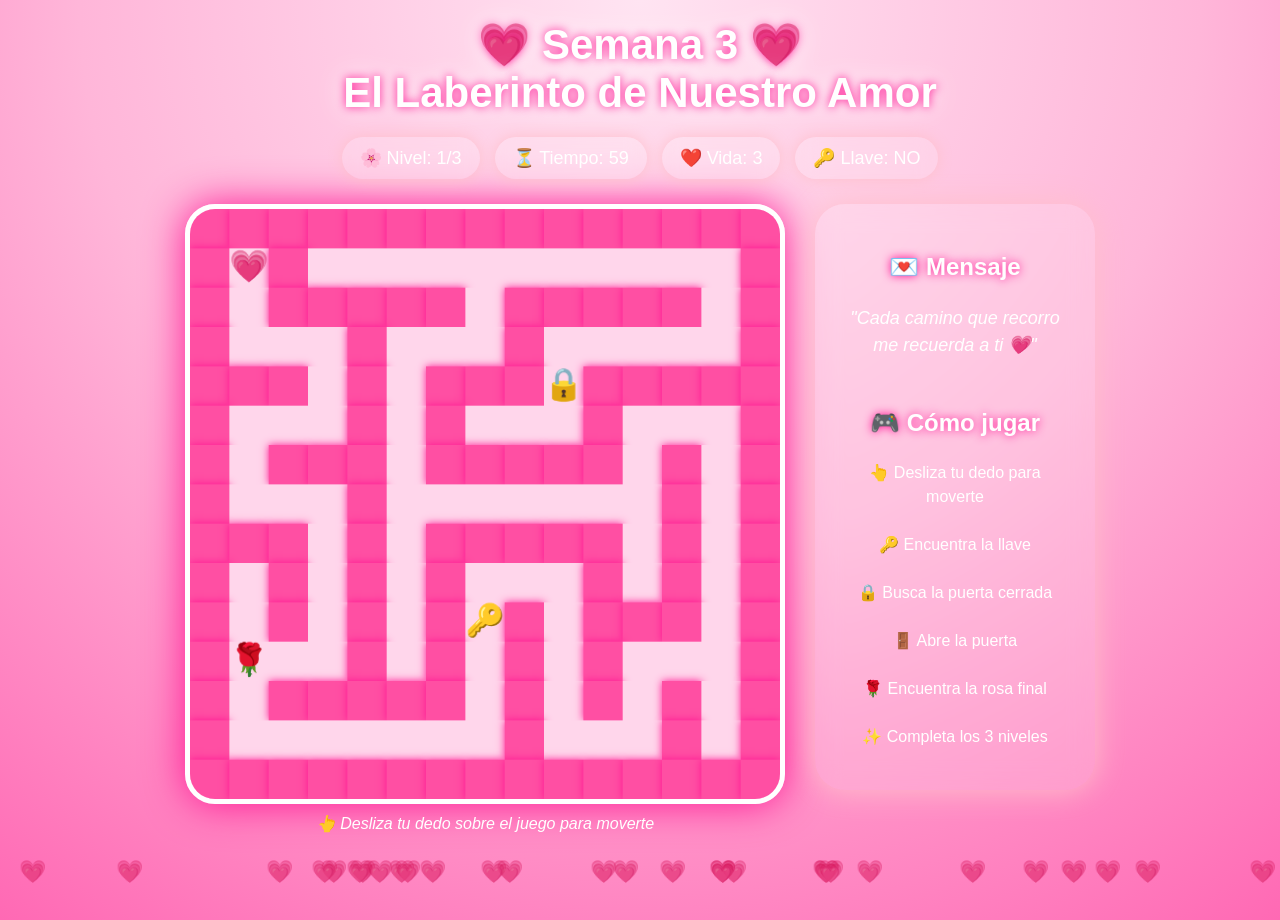
==== juego3.html @ 5e92ccd2 "Add files via upload" ====
<!DOCTYPE html>
<html lang="es">

<head>

<meta charset="UTF-8">

<meta name="viewport"
content="width=device-width, initial-scale=1.0, maximum-scale=1.0, user-scalable=no">

<title>
Semana 3 💗
</title>

<link rel="stylesheet" href="juego3/style.css">

</head>


<body>


<h1>
💗 Semana 3 💗
<br>
El Laberinto de Nuestro Amor
</h1>



<div id="info">


<div>
🌸 Nivel:
<span id="nivel">
1/3
</span>
</div>



<div>
⏳ Tiempo:
<span id="time">
60
</span>
</div>


<div>
❤️ Vida:
<span id="life">
3
</span>
</div>


<div>
🔑 Llave:
<span id="hasKey">
NO
</span>
</div>


</div>





<div class="layout">



<div id="gameBox">

<canvas id="game"></canvas>


<p class="mobile">

👆 Desliza tu dedo sobre el juego para moverte

</p>


</div>






<div id="panelAmor">


<h2>
💌 Mensaje
</h2>


<p id="loveText">

"Cada camino que recorro
me recuerda a ti 💗"

</p>




<h2>
🎮 Cómo jugar
</h2>


<p>


👆 Desliza tu dedo para moverte

<br><br>


🔑 Encuentra la llave

<br><br>


🔒 Busca la puerta cerrada

<br><br>


🚪 Abre la puerta

<br><br>


🌹 Encuentra la rosa final

<br><br>


✨ Completa los 3 niveles


</p>


</div>



</div>








<div id="win">


<h2>
🌹 Encontraste mi corazón 🌹
</h2>


<p>

Después de superar los 3 caminos...

<br><br>

demostraste que siempre vale la pena encontrarme 💗

</p>



<button onclick="location.reload()">

Jugar otra vez

</button>


</div>







<script src="juego3/game.js"></script>


</body>

</html>
---- juego3/style.css ----
*{
    box-sizing:border-box;
    user-select:none;
    -webkit-user-select:none;
}


body{

    margin:0;

    min-height:100vh;

    overflow-x:hidden;

    font-family:'Segoe UI',Arial,sans-serif;

    text-align:center;

    color:white;


    background:

    radial-gradient(
        circle at top,
        #ffe4f2,
        #ffb6d9,
        #ff69b4
    );


    touch-action:none;

}



/* TITULO */


h1{

    margin:20px 0;

    font-size:clamp(25px,5vw,42px);


    text-shadow:

    0 0 10px #ff1493,
    0 0 30px white;


}




/* INFORMACION */


#info{


    display:flex;

    justify-content:center;

    align-items:center;

    flex-wrap:wrap;


    gap:15px;


    font-size:18px;


    margin-bottom:15px;


}



#info div{


    background:

    rgba(255,255,255,.18);


    padding:10px 18px;


    border-radius:25px;


    box-shadow:


    0 0 15px pink;


    backdrop-filter:blur(10px);


}







/* CONTENEDOR */

.layout{


display:flex;


justify-content:center;


align-items:flex-start;


gap:30px;


padding:10px;


}






/* JUEGO */


#gameBox{


display:flex;


flex-direction:column;


align-items:center;


}




canvas{


width:min(85vw,600px);


height:min(85vw,600px);



background:


rgba(255,255,255,.15);



border:


5px solid white;



border-radius:30px;



box-shadow:


0 0 40px #ff1493,


inset 0 0 30px white;



touch-action:none;



}






.mobile{


font-size:16px;


margin-top:10px;


font-style:italic;


}








/* PANEL DE AMOR */


#panelAmor{


width:280px;



padding:25px;



background:


rgba(255,255,255,.18);



border-radius:30px;



backdrop-filter:blur(12px);



box-shadow:


0 0 30px pink;



font-size:16px;



line-height:1.5;



}



#panelAmor h2{


font-size:24px;


text-shadow:


0 0 10px #ff1493;


}




#loveText{


min-height:80px;


font-size:18px;


font-style:italic;



animation:

brillo 2s infinite;



}



@keyframes brillo{


0%{

text-shadow:0 0 5px white;

}


50%{

text-shadow:0 0 20px pink;

}


100%{

text-shadow:0 0 5px white;

}


}









/* VICTORIA */


#win{


display:none;



position:fixed;



top:50%;


left:50%;



transform:

translate(-50%,-50%);



width:85%;


max-width:420px;



padding:35px;



background:white;



color:#ff4f9a;



border-radius:35px;



box-shadow:


0 0 60px pink;



z-index:20;



animation:

entrada 1s;


}





#win h2{


font-size:30px;


}



#win button{


margin-top:20px;



padding:15px 35px;



border:0;



border-radius:40px;



font-size:18px;



color:white;



background:


linear-gradient(
45deg,
#ff4fa3,
#ff85c8
);



box-shadow:


0 0 20px pink;



}




@keyframes entrada{


from{


opacity:0;


transform:

translate(-50%,-80%);


}



to{


opacity:1;


transform:

translate(-50%,-50%);


}



}








/* CORAZONES FLOTANDO */


.heart{


position:fixed;


font-size:22px;


animation:

caer linear infinite;


opacity:.8;


z-index:-1;


}



@keyframes caer{


from{


transform:

translateY(-100px);


}



to{


transform:

translateY(110vh);


}



}









/* TABLET */


@media(max-width:1000px){



.layout{


flex-direction:column;


align-items:center;


}



#panelAmor{


width:85%;


}



canvas{


width:90vw;


height:90vw;


}



}









/* CELULAR */


@media(max-width:600px){



h1{


font-size:26px;


}



#info{


font-size:14px;


gap:8px;


}



#info div{


padding:8px 12px;


}



canvas{


width:95vw;


height:95vw;


}



#panelAmor{


width:95%;


padding:18px;


}



}
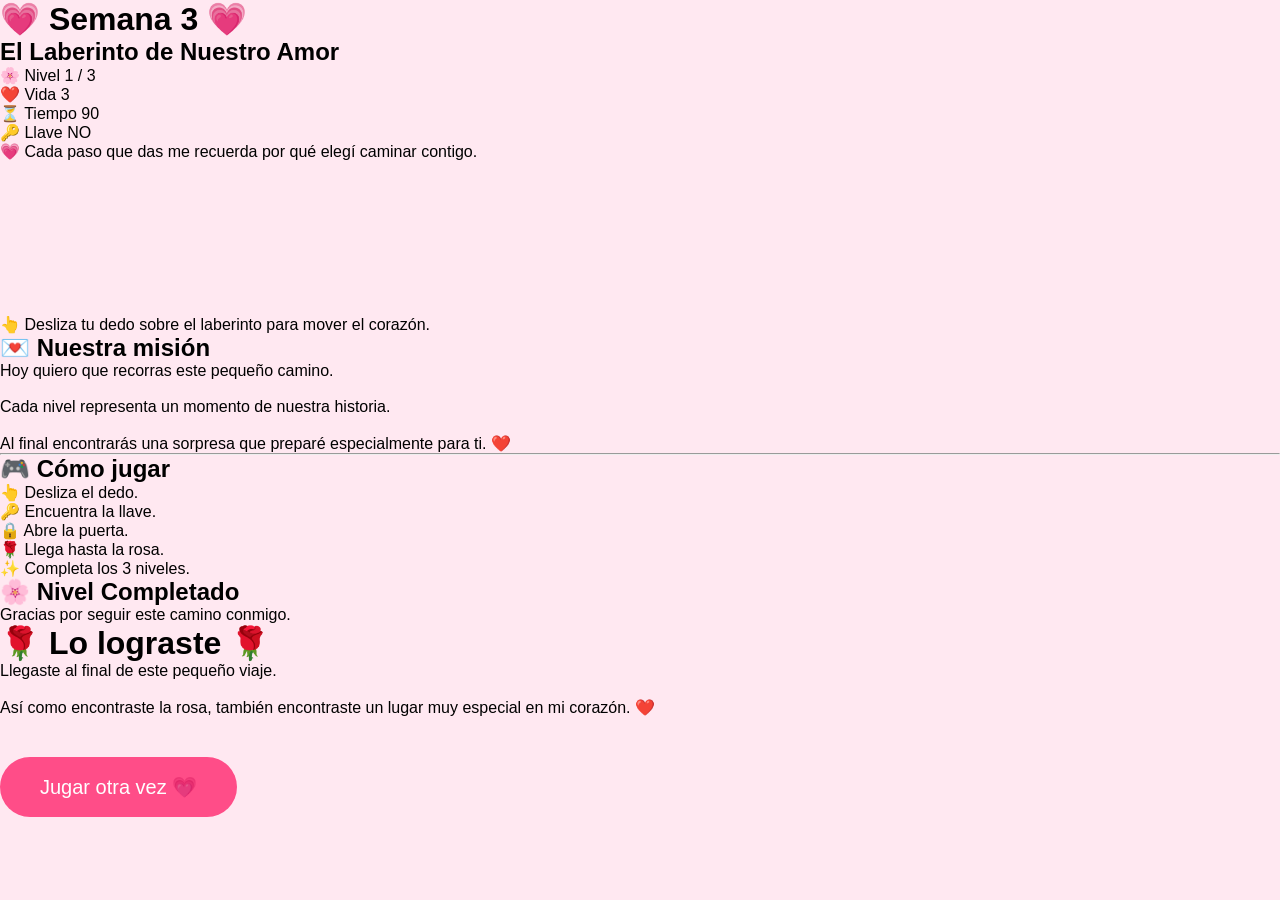
==== commit f188a42d: "Update juego3.html" ====
--- a/juego3.html
+++ b/juego3.html
@@ -3,203 +3,204 @@
 
 <head>
 
-<meta charset="UTF-8">
-
-<meta name="viewport"
-content="width=device-width, initial-scale=1.0, maximum-scale=1.0, user-scalable=no">
-
-<title>
-Semana 3 💗
-</title>
-
-<link rel="stylesheet" href="juego3/style.css">
+    <meta charset="UTF-8">
+
+    <meta name="viewport"
+        content="width=device-width, initial-scale=1.0, maximum-scale=1.0, user-scalable=no">
+
+    <title>💗 Semana 3 - El Laberinto de Nuestro Amor</title>
+
+    <link rel="stylesheet" href="style.css">
 
 </head>
 
-
 <body>
 
-
-<h1>
-💗 Semana 3 💗
-<br>
-El Laberinto de Nuestro Amor
-</h1>
-
-
-
-<div id="info">
-
-
-<div>
-🌸 Nivel:
-<span id="nivel">
-1/3
-</span>
-</div>
-
-
-
-<div>
-⏳ Tiempo:
-<span id="time">
-60
-</span>
-</div>
-
-
-<div>
-❤️ Vida:
-<span id="life">
-3
-</span>
-</div>
-
-
-<div>
-🔑 Llave:
-<span id="hasKey">
-NO
-</span>
-</div>
-
-
-</div>
-
-
-
-
-
-<div class="layout">
-
-
-
-<div id="gameBox">
-
-<canvas id="game"></canvas>
-
-
-<p class="mobile">
-
-👆 Desliza tu dedo sobre el juego para moverte
-
-</p>
-
-
-</div>
-
-
-
-
-
-
-<div id="panelAmor">
-
-
-<h2>
-💌 Mensaje
-</h2>
-
-
-<p id="loveText">
-
-"Cada camino que recorro
-me recuerda a ti 💗"
-
-</p>
-
-
-
-
-<h2>
-🎮 Cómo jugar
-</h2>
-
-
-<p>
-
-
-👆 Desliza tu dedo para moverte
-
-<br><br>
-
-
-🔑 Encuentra la llave
-
-<br><br>
-
-
-🔒 Busca la puerta cerrada
-
-<br><br>
-
-
-🚪 Abre la puerta
-
-<br><br>
-
-
-🌹 Encuentra la rosa final
-
-<br><br>
-
-
-✨ Completa los 3 niveles
-
-
-</p>
-
-
-</div>
-
-
-
-</div>
-
-
-
-
-
-
-
-
-<div id="win">
-
-
-<h2>
-🌹 Encontraste mi corazón 🌹
-</h2>
-
-
-<p>
-
-Después de superar los 3 caminos...
-
-<br><br>
-
-demostraste que siempre vale la pena encontrarme 💗
-
-</p>
-
-
-
-<button onclick="location.reload()">
-
-Jugar otra vez
-
-</button>
-
-
-</div>
-
-
-
-
-
-
-
-<script src="juego3/game.js"></script>
-
+    <!-- Corazones flotando -->
+    <div id="hearts"></div>
+
+    <!-- Título -->
+    <header>
+
+        <h1>💗 Semana 3 💗</h1>
+
+        <h2>El Laberinto de Nuestro Amor</h2>
+
+    </header>
+
+    <!-- Información del juego -->
+
+    <div id="hud">
+
+        <div class="cardHUD">
+
+            🌸 Nivel
+
+            <span id="nivel">
+                1 / 3
+            </span>
+
+        </div>
+
+        <div class="cardHUD">
+
+            ❤️ Vida
+
+            <span id="life">
+                3
+            </span>
+
+        </div>
+
+        <div class="cardHUD">
+
+            ⏳ Tiempo
+
+            <span id="time">
+                90
+            </span>
+
+        </div>
+
+        <div class="cardHUD">
+
+            🔑 Llave
+
+            <span id="hasKey">
+                NO
+            </span>
+
+        </div>
+
+    </div>
+
+    <!-- Frase romántica -->
+
+    <div id="mensajeJuego">
+
+        💗 Cada paso que das me recuerda por qué elegí caminar contigo.
+
+    </div>
+
+    <!-- Contenedor principal -->
+
+    <div id="contenedor">
+
+        <!-- Juego -->
+
+        <div id="zonaJuego">
+
+            <canvas id="game"></canvas>
+
+            <p class="ayuda">
+
+                👆 Desliza tu dedo sobre el laberinto para mover el corazón.
+
+            </p>
+
+        </div>
+
+        <!-- Panel lateral -->
+
+        <aside id="panel">
+
+            <h2>💌 Nuestra misión</h2>
+
+            <p>
+
+                Hoy quiero que recorras este pequeño camino.
+
+                <br><br>
+
+                Cada nivel representa un momento de nuestra historia.
+
+                <br><br>
+
+                Al final encontrarás una sorpresa que preparé especialmente para ti. ❤️
+
+            </p>
+
+            <hr>
+
+            <h2>🎮 Cómo jugar</h2>
+
+            <ul>
+
+                <li>👆 Desliza el dedo.</li>
+
+                <li>🔑 Encuentra la llave.</li>
+
+                <li>🔒 Abre la puerta.</li>
+
+                <li>🌹 Llega hasta la rosa.</li>
+
+                <li>✨ Completa los 3 niveles.</li>
+
+            </ul>
+
+        </aside>
+
+    </div>
+
+    <!-- Pantalla de cambio de nivel -->
+
+    <div id="levelScreen">
+
+        <div class="popup">
+
+            <h2 id="levelTitle">
+
+                🌸 Nivel Completado
+
+            </h2>
+
+            <p id="levelMessage">
+
+                Gracias por seguir este camino conmigo.
+
+            </p>
+
+        </div>
+
+    </div>
+
+    <!-- Pantalla final -->
+
+    <div id="win">
+
+        <div class="popup">
+
+            <h1>
+
+                🌹 Lo lograste 🌹
+
+            </h1>
+
+            <p>
+
+                Llegaste al final de este pequeño viaje.
+
+                <br><br>
+
+                Así como encontraste la rosa,
+
+                también encontraste un lugar muy especial en mi corazón.
+
+                ❤️
+
+            </p>
+
+            <button onclick="location.reload()">
+
+                Jugar otra vez 💗
+
+            </button>
+
+        </div>
+
+    </div>
+
+    <script src="game.js"></script>
 
 </body>
 
--- a/style.css
+++ b/style.css
@@ -0,0 +1,1096 @@
+*{
+
+margin:0;
+
+padding:0;
+
+box-sizing:border-box;
+
+}
+
+body{
+
+background:linear-gradient(135deg,#ffdde8,#fff6fa);
+
+font-family:Poppins,sans-serif;
+
+overflow:hidden;
+
+height:100vh;
+
+}
+
+#welcome{
+
+position:absolute;
+
+width:100%;
+
+height:100%;
+
+display:flex;
+
+justify-content:center;
+
+align-items:center;
+
+background:linear-gradient(135deg,#ff8fb7,#ffc6da);
+
+transition:1.5s;
+
+z-index:999;
+
+}
+
+.glass{
+
+width:600px;
+
+max-width:90%;
+
+padding:45px;
+
+border-radius:30px;
+
+background:rgba(255,255,255,.45);
+
+backdrop-filter:blur(15px);
+
+text-align:center;
+
+box-shadow:0 15px 40px rgba(0,0,0,.2);
+
+}
+
+.glass h1{
+    font-size:80px;
+    color:#ff3b7d;
+    text-shadow: 0 2px 10px rgba(0,0,0,.2);
+}
+
+.glass h2{
+    font-family:Great Vibes;
+    font-size:60px;
+    color:#ff3b7d;
+    margin:20px;
+    text-shadow: 0 2px 10px rgba(0,0,0,.15);
+}
+
+.glass p{
+    font-size:20px;
+    color:#333;
+    line-height:35px;
+    text-shadow: 0 1px 6px rgba(0,0,0,.1);
+}
+
+button{
+
+margin-top:40px;
+
+padding:18px 40px;
+
+border:none;
+
+border-radius:50px;
+
+font-size:20px;
+
+background:#ff4d88;
+
+color:white;
+
+cursor:pointer;
+
+transition:.4s;
+
+}
+
+button:hover{
+
+transform:scale(1.05);
+
+background:#ff1f6b;
+
+}
+
+#main{
+
+opacity:0;
+
+transition:2s;
+
+height:100vh;
+
+display:flex;
+
+justify-content:center;
+
+align-items:center;
+
+flex-direction:column;
+
+}
+
+.title{
+
+font-family:Great Vibes;
+
+font-size:80px;
+
+color:#ff3b7d;
+
+text-align:center;
+
+}
+
+.subtitle{
+
+margin-top:25px;
+
+font-size:24px;
+
+color:#555;
+
+text-align:center;
+
+}
+
+.heart{
+
+position:absolute;
+
+font-size:25px;
+
+animation:float linear infinite;
+
+opacity:.7;
+
+}
+
+@keyframes float{
+
+0%{
+
+transform:translateY(100vh);
+
+}
+
+100%{
+
+transform:translateY(-120vh);
+
+}
+
+}
+
+/*=========================
+      CONTADOR
+==========================*/
+
+#countdown-section{
+
+margin-top:60px;
+
+display:flex;
+
+flex-direction:column;
+
+align-items:center;
+
+}
+
+.count-title{
+
+font-size:26px;
+
+margin-bottom:35px;
+
+color:#ff4d88;
+
+text-align:center;
+
+}
+
+#countdown{
+
+display:flex;
+
+gap:20px;
+
+flex-wrap:wrap;
+
+justify-content:center;
+
+}
+
+.time-card{
+
+width:150px;
+
+height:150px;
+
+background:rgba(255,255,255,.45);
+
+backdrop-filter:blur(15px);
+
+border-radius:25px;
+
+display:flex;
+
+flex-direction:column;
+
+justify-content:center;
+
+align-items:center;
+
+box-shadow:0 15px 35px rgba(0,0,0,.15);
+
+transition:.4s;
+
+}
+
+.time-card:hover{
+
+transform:translateY(-8px);
+
+}
+
+.time-card span{
+
+font-size:55px;
+
+font-weight:bold;
+
+color:#ff3b7d;
+
+}
+
+.time-card small{
+
+font-size:22px;
+
+margin-top:10px;
+
+color:#555;
+
+}
+
+.progress-container{
+
+margin-top:45px;
+
+width:80%;
+
+max-width:650px;
+
+height:22px;
+
+background:#ffd6e5;
+
+border-radius:50px;
+
+overflow:hidden;
+
+}
+
+#progress-bar{
+
+width:0%;
+
+height:100%;
+
+background:linear-gradient(90deg,#ff4d88,#ff8ab6);
+
+transition:1s;
+
+}
+
+#progress-text{
+
+margin-top:20px;
+
+font-size:18px;
+
+color:#555;
+
+text-align:center;
+
+}
+
+#birthday-message{
+
+margin-top:40px;
+
+font-family:"Great Vibes",cursive;
+
+font-size:65px;
+
+color:#ff3b7d;
+
+text-align:center;
+
+animation:pulse 2s infinite;
+
+display:none;
+
+}
+
+@keyframes pulse{
+
+0%{
+
+transform:scale(1);
+
+}
+
+50%{
+
+transform:scale(1.05);
+
+}
+
+100%{
+
+transform:scale(1);
+
+}
+
+}
+
+/*==========================
+      FONDO ANIMADO
+==========================*/
+
+/*==========================
+FONDO ANIMADO
+==========================*/
+
+body{
+    margin:0;
+    overflow-x:hidden;
+    overflow-y:auto;
+    background:#ffe8f1;
+}
+
+#background{
+
+position:fixed;
+
+top:0;
+left:0;
+
+width:100%;
+height:100%;
+
+z-index:-1;
+
+overflow:hidden;
+
+background:linear-gradient(
+135deg,
+#ffd8e8,
+#fff4f8,
+#ffe1ec,
+#fff8fb
+);
+
+background-size:400% 400%;
+
+animation:fondo 18s ease infinite;
+
+}
+
+@keyframes fondo{
+
+0%{background-position:0% 50%;}
+
+50%{background-position:100% 50%;}
+
+100%{background-position:0% 50%;}
+
+}
+
+/*==========================
+        ESTRELLAS
+==========================*/
+
+.star{
+
+position:absolute;
+
+width:6px;
+height:6px;
+
+background:white;
+
+border-radius:50%;
+
+box-shadow:
+
+0 0 8px white,
+
+0 0 20px white;
+
+animation:twinkle 2s infinite alternate;
+
+}
+
+@keyframes twinkle{
+
+0%{
+
+opacity:.2;
+
+transform:scale(.5);
+
+}
+
+100%{
+
+opacity:1;
+
+transform:scale(1.5);
+
+}
+
+}
+/*==========================
+      PÉTALOS
+==========================*/
+
+.petal{
+
+position:absolute;
+
+font-size:26px;
+
+pointer-events:none;
+
+animation-name:fall;
+
+animation-timing-function:linear;
+
+}
+
+@keyframes fall{
+
+0%{
+
+transform:translateY(-10vh) rotate(0deg);
+
+opacity:1;
+
+}
+
+100%{
+
+transform:translateY(110vh) rotate(360deg);
+
+opacity:.4;
+
+}
+
+}
+
+/*==========================
+      PARTÍCULAS
+==========================*/
+
+.spark{
+
+position:absolute;
+
+width:7px;
+
+height:7px;
+
+background:white;
+
+border-radius:50%;
+
+box-shadow:
+
+0 0 10px white,
+
+0 0 25px white,
+
+0 0 40px pink;
+
+opacity:.7;
+
+}
+
+/*==========================
+      SEMANAS
+==========================*/
+
+.section-title{
+
+text-align:center;
+
+font-size:40px;
+
+margin-top:80px;
+
+color:#ff3b7d;
+
+font-family:"Great Vibes",cursive;
+
+}
+
+.weeks-container{
+
+display:grid;
+
+grid-template-columns:repeat(auto-fit,minmax(250px,1fr));
+
+gap:25px;
+
+margin-top:40px;
+
+padding:20px;
+
+}
+
+.week-card{
+
+background:rgba(255,255,255,.25);
+
+backdrop-filter:blur(20px);
+
+border-radius:25px;
+
+padding:25px;
+
+text-align:center;
+
+box-shadow:0 15px 35px rgba(0,0,0,.15);
+
+transition:.4s;
+
+position:relative;
+
+overflow:hidden;
+
+}
+
+.week-card:hover{
+
+transform:translateY(-10px) scale(1.03);
+
+}
+
+.week-card h3{
+
+color:#ff2f75;
+
+font-size:28px;
+
+}
+
+.week-card p{
+
+color:#444;
+
+margin:15px 0;
+
+}
+
+.week-card button{
+
+padding:12px 25px;
+
+border:none;
+
+border-radius:30px;
+
+background:#ff4d88;
+
+color:white;
+
+cursor:pointer;
+
+transition:.3s;
+
+}
+
+.week-card button:hover{
+
+background:#ff1f6b;
+
+transform:scale(1.05);
+
+}
+
+.week-card.locked{
+
+opacity:.5;
+
+filter:blur(1px);
+
+}
+
+.week-card.unlocked{
+
+border:2px solid #ff4d88;
+
+box-shadow:0 0 25px rgba(255,77,136,.3);
+
+}
+
+.reward{
+
+margin-top:15px;
+
+font-weight:bold;
+
+color:#d63384;
+
+font-size:18px;
+
+}
+
+#letter-section{
+
+margin-top:80px;
+
+text-align:center;
+
+}
+
+.section-title{
+
+font-size:30px;
+
+color:#ff4d88;
+
+margin-bottom:30px;
+
+}
+
+#envelope{
+
+width:220px;
+
+height:150px;
+
+margin:auto;
+
+background:#ff4d88;
+
+border-radius:15px;
+
+position:relative;
+
+cursor:pointer;
+
+transition:.4s;
+
+box-shadow:0 15px 30px rgba(0,0,0,.2);
+
+}
+
+#envelope:hover{
+
+transform:scale(1.05);
+
+}
+
+#envelope .front{
+
+position:absolute;
+
+width:100%;
+
+height:100%;
+
+display:flex;
+
+justify-content:center;
+
+align-items:center;
+
+color:white;
+
+font-size:18px;
+
+}
+
+#letter{
+
+display:none;
+
+margin-top:30px;
+
+padding:30px;
+
+max-width:700px;
+
+margin-left:auto;
+
+margin-right:auto;
+
+background:rgba(255,255,255,.7);
+
+backdrop-filter:blur(10px);
+
+border-radius:20px;
+
+box-shadow:0 10px 30px rgba(0,0,0,.15);
+
+font-size:20px;
+
+line-height:1.8;
+
+color:#444;
+
+text-align:left;
+
+}
+/* =========================
+      GALERÍA ROMÁNTICA
+========================= */
+
+#gallery{
+
+margin-top:120px;
+
+text-align:center;
+
+padding:50px 20px;
+
+}
+
+.gallery-title{
+
+font-size:55px;
+
+font-family:"Great Vibes",cursive;
+
+color:#ff3b7d;
+
+}
+
+.gallery-subtitle{
+
+margin-top:10px;
+
+font-size:18px;
+
+color:#666;
+
+}
+
+.gallery-grid{
+
+margin-top:50px;
+
+display:grid;
+
+grid-template-columns:repeat(auto-fit,minmax(200px,1fr));
+
+gap:25px;
+
+max-width:1000px;
+
+margin-left:auto;
+
+margin-right:auto;
+
+}
+
+.photo{
+
+background:white;
+
+padding:12px;
+
+border-radius:20px;
+
+box-shadow:0 15px 35px rgba(0,0,0,.15);
+
+transition:0.4s;
+
+cursor:pointer;
+
+position:relative;
+
+}
+
+.photo img{
+
+width:100%;
+
+border-radius:15px;
+
+display:block;
+
+}
+
+.photo:hover{
+
+transform:scale(1.05) rotate(-1deg);
+
+box-shadow:0 20px 50px rgba(255,59,125,.3);
+
+}
+/*=========================
+   BOTÓN SECRETO
+==========================*/
+
+#secret-section{
+    margin-top:80px;
+    display:flex;
+    justify-content:center;
+}
+
+#openReasons{
+    background:linear-gradient(90deg,#ff4d88,#ff7aa8);
+    font-size:18px;
+}
+
+/*=========================
+   PANEL OCULTO
+==========================*/
+
+#reasons-panel{
+    position:fixed;
+    top:0;
+    left:0;
+    width:100%;
+    height:100%;
+    background:rgba(0,0,0,.7);
+    display:none;
+    justify-content:center;
+    align-items:center;
+    z-index:9999;
+}
+
+.reasons-box{
+    width:90%;
+    max-width:700px;
+    max-height:80vh;
+    overflow-y:auto;
+    background:white;
+    border-radius:25px;
+    padding:30px;
+    text-align:center;
+    box-shadow:0 20px 50px rgba(0,0,0,.3);
+}
+
+.reasons-box h2{
+    color:#ff4d88;
+    margin-bottom:20px;
+}
+
+#reasons-list{
+    text-align:left;
+    font-size:16px;
+    line-height:28px;
+    color:#555;
+    padding:10px;
+}
+
+#closeReasons{
+    margin-top:20px;
+}
+/*=========================
+   FUEGOS ARTIFICIALES
+==========================*/
+
+canvas#fireworks{
+    position:fixed;
+    top:0;
+    left:0;
+    width:100%;
+    height:100%;
+    pointer-events:none;
+    z-index:9999;
+    display:none;
+}
+
+#confetti-container{
+    position:fixed;
+    top:0;
+    left:0;
+    width:100%;
+    height:100%;
+    pointer-events:none;
+    overflow:hidden;
+    z-index:9998;
+}
+
+.confetti{
+    position:absolute;
+    width:10px;
+    height:10px;
+    opacity:0.8;
+    animation:fall linear forwards;
+}
+
+@keyframes fall{
+    0%{
+        transform:translateY(-10vh) rotate(0deg);
+    }
+    100%{
+        transform:translateY(110vh) rotate(720deg);
+    }
+}
+
+/* =========================
+   CAPA DE MAGIA
+========================= */
+
+#magic-layer{
+    position:fixed;
+    top:0;
+    left:0;
+    width:100%;
+    height:100%;
+    pointer-events:none;
+    z-index:9999;
+}
+
+/* Rosas / partículas secretas */
+.magic-item{
+    position:absolute;
+    font-size:24px;
+    animation:fadeUp 4s linear forwards;
+    opacity:0;
+}
+
+@keyframes fadeUp{
+    0%{
+        transform:translateY(0) scale(0.5);
+        opacity:0;
+    }
+    20%{
+        opacity:1;
+    }
+    100%{
+        transform:translateY(-150px) scale(1.2);
+        opacity:0;
+    }
+}
+
+/* Mensaje secreto */
+#secret-message{
+    position:fixed;
+    bottom:40px;
+    left:50%;
+    transform:translateX(-50%);
+    background:rgba(255,255,255,0.3);
+    backdrop-filter:blur(12px);
+    padding:15px 25px;
+    border-radius:20px;
+    color:#ff3b7d;
+    font-size:18px;
+    display:none;
+    z-index:10000;
+    animation:fadeMsg 3s ease;
+}
+
+@keyframes fadeMsg{
+    0%{opacity:0; transform:translateX(-50%) translateY(20px);}
+    20%{opacity:1;}
+    80%{opacity:1;}
+    100%{opacity:0;}
+}
+
+/* =========================
+   FUEGOS ARTIFICIALES
+========================= */
+
+#fireworks{
+position:fixed;
+top:0;
+left:0;
+width:100%;
+height:100%;
+pointer-events:none;
+z-index:9999;
+}
+
+/* CONFETI */
+
+.confetti{
+position:fixed;
+width:10px;
+height:10px;
+background:#ff4d88;
+top:-10px;
+animation:fall linear forwards;
+opacity:.8;
+}
+
+@keyframes fall{
+to{
+transform:translateY(110vh) rotate(720deg);
+}
+}
+
+/* BOTÓN SECRETO */
+
+#secret-btn{
+position:fixed;
+bottom:20px;
+right:20px;
+padding:15px 25px;
+border-radius:50px;
+border:none;
+background:#ff4d88;
+color:white;
+font-weight:bold;
+cursor:pointer;
+box-shadow:0 10px 20px rgba(0,0,0,.2);
+transition:.3s;
+z-index:9999;
+}
+
+#secret-btn:hover{
+transform:scale(1.1);
+}
+}
+
+/* BOTÓN SECRETO */
+
+#secret-btn{
+position:fixed;
+bottom:20px;
+right:20px;
+padding:15px 25px;
+border-radius:50px;
+border:none;
+background:#ff4d88;
+color:white;
+font-weight:bold;
+cursor:pointer;
+box-shadow:0 10px 20px rgba(0,0,0,.2);
+transition:.3s;
+z-index:9999;
+}
+
+#secret-btn:hover{
+transform:scale(1.1);
+}
+#openBtn{
+    padding:18px 35px;
+    border:none;
+    border-radius:50px;
+    background:linear-gradient(90deg,#ff4d88,#ff8ab6);
+    color:white;
+    font-size:20px;
+    cursor:pointer;
+    transition:.3s;
+    margin:20px auto;
+    display:block;
+    box-shadow:0 10px 25px rgba(255,77,136,.3);
+}
+
+#openBtn:hover{
+    transform:scale(1.05);
+}
+
+
+}
+
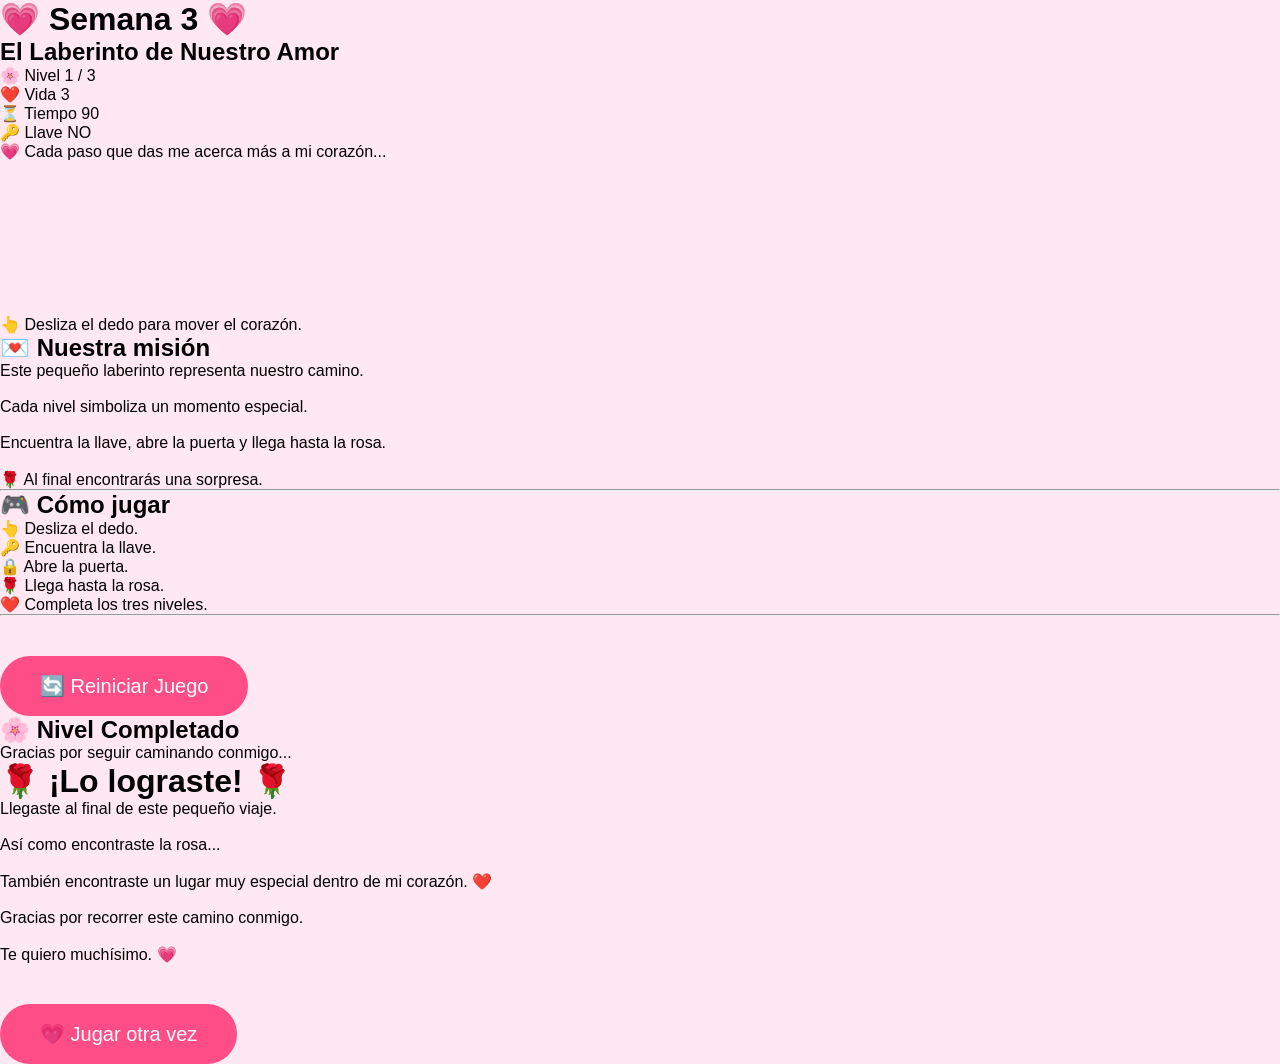
==== commit 0e356189: "Update juego3.html" ====
--- a/juego3.html
+++ b/juego3.html
@@ -16,10 +16,13 @@
 
 <body>
 
-    <!-- Corazones flotando -->
+    <!-- Corazones -->
     <div id="hearts"></div>
 
-    <!-- Título -->
+    <!-- ========================= -->
+    <!-- TITULO -->
+    <!-- ========================= -->
+
     <header>
 
         <h1>💗 Semana 3 💗</h1>
@@ -28,7 +31,9 @@
 
     </header>
 
-    <!-- Información del juego -->
+    <!-- ========================= -->
+    <!-- HUD -->
+    <!-- ========================= -->
 
     <div id="hud">
 
@@ -74,55 +79,63 @@
 
     </div>
 
-    <!-- Frase romántica -->
+    <!-- ========================= -->
+    <!-- MENSAJE -->
+    <!-- ========================= -->
 
     <div id="mensajeJuego">
 
-        💗 Cada paso que das me recuerda por qué elegí caminar contigo.
-
-    </div>
-
-    <!-- Contenedor principal -->
+        💗 Cada paso que das me acerca más a mi corazón...
+
+    </div>
+
+    <!-- ========================= -->
+    <!-- CONTENEDOR -->
+    <!-- ========================= -->
 
     <div id="contenedor">
 
-        <!-- Juego -->
-
         <div id="zonaJuego">
 
             <canvas id="game"></canvas>
 
             <p class="ayuda">
 
-                👆 Desliza tu dedo sobre el laberinto para mover el corazón.
-
-            </p>
-
-        </div>
-
-        <!-- Panel lateral -->
+                👆 Desliza el dedo para mover el corazón.
+
+            </p>
+
+        </div>
 
         <aside id="panel">
 
-            <h2>💌 Nuestra misión</h2>
+            <h2>
+                💌 Nuestra misión
+            </h2>
 
             <p>
 
-                Hoy quiero que recorras este pequeño camino.
-
-                <br><br>
-
-                Cada nivel representa un momento de nuestra historia.
-
-                <br><br>
-
-                Al final encontrarás una sorpresa que preparé especialmente para ti. ❤️
+                Este pequeño laberinto representa nuestro camino.
+
+                <br><br>
+
+                Cada nivel simboliza un momento especial.
+
+                <br><br>
+
+                Encuentra la llave, abre la puerta y llega hasta la rosa.
+
+                <br><br>
+
+                🌹 Al final encontrarás una sorpresa.
 
             </p>
 
             <hr>
 
-            <h2>🎮 Cómo jugar</h2>
+            <h2>
+                🎮 Cómo jugar
+            </h2>
 
             <ul>
 
@@ -134,15 +147,25 @@
 
                 <li>🌹 Llega hasta la rosa.</li>
 
-                <li>✨ Completa los 3 niveles.</li>
+                <li>❤️ Completa los tres niveles.</li>
 
             </ul>
 
+            <hr>
+
+            <button onclick="location.reload()">
+
+                🔄 Reiniciar Juego
+
+            </button>
+
         </aside>
 
     </div>
 
-    <!-- Pantalla de cambio de nivel -->
+    <!-- ========================= -->
+    <!-- CAMBIO DE NIVEL -->
+    <!-- ========================= -->
 
     <div id="levelScreen">
 
@@ -156,15 +179,17 @@
 
             <p id="levelMessage">
 
-                Gracias por seguir este camino conmigo.
-
-            </p>
-
-        </div>
-
-    </div>
-
-    <!-- Pantalla final -->
+                Gracias por seguir caminando conmigo...
+
+            </p>
+
+        </div>
+
+    </div>
+
+    <!-- ========================= -->
+    <!-- FINAL -->
+    <!-- ========================= -->
 
     <div id="win">
 
@@ -172,7 +197,7 @@
 
             <h1>
 
-                🌹 Lo lograste 🌹
+                🌹 ¡Lo lograste! 🌹
 
             </h1>
 
@@ -182,17 +207,25 @@
 
                 <br><br>
 
-                Así como encontraste la rosa,
-
-                también encontraste un lugar muy especial en mi corazón.
-
-                ❤️
+                Así como encontraste la rosa...
+
+                <br><br>
+
+                También encontraste un lugar muy especial dentro de mi corazón. ❤️
+
+                <br><br>
+
+                Gracias por recorrer este camino conmigo.
+
+                <br><br>
+
+                Te quiero muchísimo. 💗
 
             </p>
 
             <button onclick="location.reload()">
 
-                Jugar otra vez 💗
+                💗 Jugar otra vez
 
             </button>
 
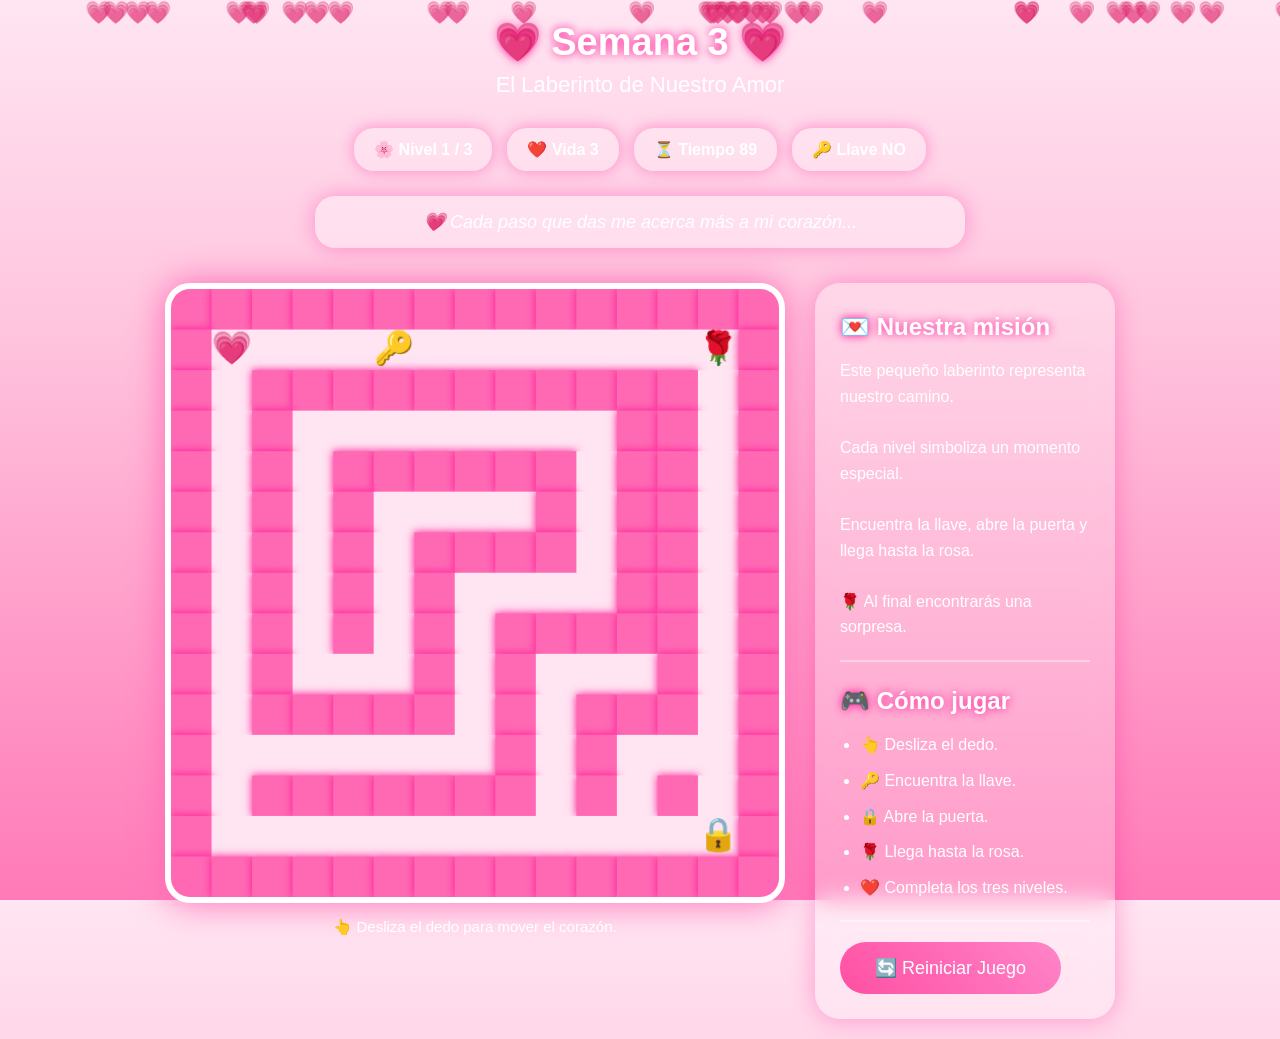
==== commit 6ab143de: "Update juego3.html" ====
--- a/juego3.html
+++ b/juego3.html
@@ -10,7 +10,7 @@
 
     <title>💗 Semana 3 - El Laberinto de Nuestro Amor</title>
 
-    <link rel="stylesheet" href="style.css">
+    <link rel="stylesheet" href="juego3/style.css">
 
 </head>
 
@@ -233,7 +233,7 @@
 
     </div>
 
-    <script src="game.js"></script>
+    <script src="juego3/game.js"></script>
 
 </body>
 
--- a/juego3/style.css
+++ b/juego3/style.css
@@ -0,0 +1,511 @@
+/* ===========================
+   RESET
+=========================== */
+
+*{
+    margin:0;
+    padding:0;
+    box-sizing:border-box;
+    user-select:none;
+    -webkit-user-select:none;
+}
+
+html,body{
+    width:100%;
+    height:100%;
+}
+
+/* ===========================
+   FONDO
+=========================== */
+
+body{
+
+    font-family:Arial,Helvetica,sans-serif;
+
+    color:white;
+
+    overflow-x:hidden;
+
+    background:
+    linear-gradient(
+        180deg,
+        #ffe5f2 0%,
+        #ffc6df 35%,
+        #ff9cc9 70%,
+        #ff7ab8 100%
+    );
+
+}
+
+
+/* ===========================
+   CORAZONES
+=========================== */
+
+#hearts{
+
+    position:fixed;
+
+    inset:0;
+
+    pointer-events:none;
+
+    overflow:hidden;
+
+    z-index:-1;
+
+}
+
+
+.heart{
+
+    position:absolute;
+
+    font-size:22px;
+
+    animation:fall linear infinite;
+
+    opacity:.75;
+
+}
+
+
+@keyframes fall{
+
+0%{
+
+transform:translateY(-100px);
+
+}
+
+100%{
+
+transform:translateY(110vh);
+
+}
+
+}
+
+
+/* ===========================
+   HEADER
+=========================== */
+
+header{
+
+padding:20px;
+
+text-align:center;
+
+}
+
+
+header h1{
+
+font-size:38px;
+
+text-shadow:
+
+0 0 10px #ff1493;
+
+}
+
+
+header h2{
+
+margin-top:8px;
+
+font-size:22px;
+
+font-weight:normal;
+
+}
+
+
+
+/* ===========================
+   HUD
+=========================== */
+
+
+#hud{
+
+display:flex;
+
+justify-content:center;
+
+flex-wrap:wrap;
+
+gap:15px;
+
+padding:10px;
+
+}
+
+
+.cardHUD{
+
+background:
+
+rgba(255,255,255,.25);
+
+padding:12px 20px;
+
+border-radius:20px;
+
+backdrop-filter:blur(10px);
+
+box-shadow:
+
+0 0 15px rgba(255,20,147,.4);
+
+font-weight:bold;
+
+}
+
+
+
+/* ===========================
+   MENSAJE
+=========================== */
+
+
+#mensajeJuego{
+
+width:min(92vw,650px);
+
+margin:15px auto;
+
+padding:15px;
+
+background:
+
+rgba(255,255,255,.35);
+
+border-radius:20px;
+
+font-size:18px;
+
+font-style:italic;
+
+text-align:center;
+
+box-shadow:
+
+0 0 20px rgba(255,20,147,.35);
+
+animation:pulse 2s infinite;
+
+}
+
+
+@keyframes pulse{
+
+0%{
+
+transform:scale(1);
+
+}
+
+50%{
+
+transform:scale(1.03);
+
+}
+
+100%{
+
+transform:scale(1);
+
+}
+
+}
+
+
+
+/* ===========================
+   CONTENEDOR
+=========================== */
+
+
+#contenedor{
+
+display:flex;
+
+justify-content:center;
+
+align-items:flex-start;
+
+gap:30px;
+
+padding:20px;
+
+}
+
+
+
+/* ===========================
+   JUEGO
+=========================== */
+
+
+#zonaJuego{
+
+display:flex;
+
+flex-direction:column;
+
+align-items:center;
+
+}
+
+
+
+canvas{
+
+width:min(90vw,620px);
+
+height:min(90vw,620px);
+
+background:#ffdff0;
+
+border:6px solid white;
+
+border-radius:25px;
+
+box-shadow:
+
+0 0 35px hotpink;
+
+touch-action:none;
+
+}
+
+
+
+.ayuda{
+
+margin-top:15px;
+
+font-size:15px;
+
+}
+
+
+
+/* ===========================
+   PANEL
+=========================== */
+
+
+#panel{
+
+width:300px;
+
+padding:25px;
+
+background:
+
+rgba(255,255,255,.25);
+
+border-radius:25px;
+
+backdrop-filter:blur(12px);
+
+box-shadow:
+
+0 0 25px rgba(255,20,147,.35);
+
+line-height:1.6;
+
+}
+
+
+#panel h2{
+
+margin-bottom:12px;
+
+color:white;
+
+text-shadow:
+
+0 0 10px deeppink;
+
+}
+
+
+#panel hr{
+
+margin:20px 0;
+
+border:0;
+
+height:2px;
+
+background:white;
+
+opacity:.4;
+
+}
+
+
+#panel ul{
+
+padding-left:20px;
+
+}
+
+
+#panel li{
+
+margin-bottom:10px;
+
+}
+
+
+
+/* ===========================
+   POPUPS
+=========================== */
+
+
+#win,
+#levelScreen{
+
+display:none;
+
+position:fixed;
+
+inset:0;
+
+background:
+
+rgba(0,0,0,.45);
+
+justify-content:center;
+
+align-items:center;
+
+z-index:999;
+
+}
+
+
+
+.popup{
+
+width:90%;
+
+max-width:420px;
+
+background:white;
+
+color:#ff4f9f;
+
+padding:35px;
+
+border-radius:30px;
+
+text-align:center;
+
+box-shadow:
+
+0 0 40px hotpink;
+
+}
+
+
+
+.popup h1,
+.popup h2{
+
+margin-bottom:15px;
+
+}
+
+
+
+.popup p{
+
+line-height:1.6;
+
+margin-bottom:20px;
+
+}
+
+
+
+button{
+
+padding:15px 35px;
+
+border:none;
+
+border-radius:35px;
+
+background:
+
+linear-gradient(
+45deg,
+#ff4fa3,
+#ff85c8
+);
+
+color:white;
+
+font-size:18px;
+
+cursor:pointer;
+
+}
+
+
+
+/* ===========================
+   CELULAR
+=========================== */
+
+@media(max-width:900px){
+
+#contenedor{
+
+flex-direction:column;
+
+align-items:center;
+
+}
+
+#panel{
+
+width:95%;
+
+}
+
+canvas{
+
+width:95vw;
+
+height:95vw;
+
+}
+
+header h1{
+
+font-size:30px;
+
+}
+
+header h2{
+
+font-size:18px;
+
+}
+
+#mensajeJuego{
+
+font-size:16px;
+
+}
+
+}
